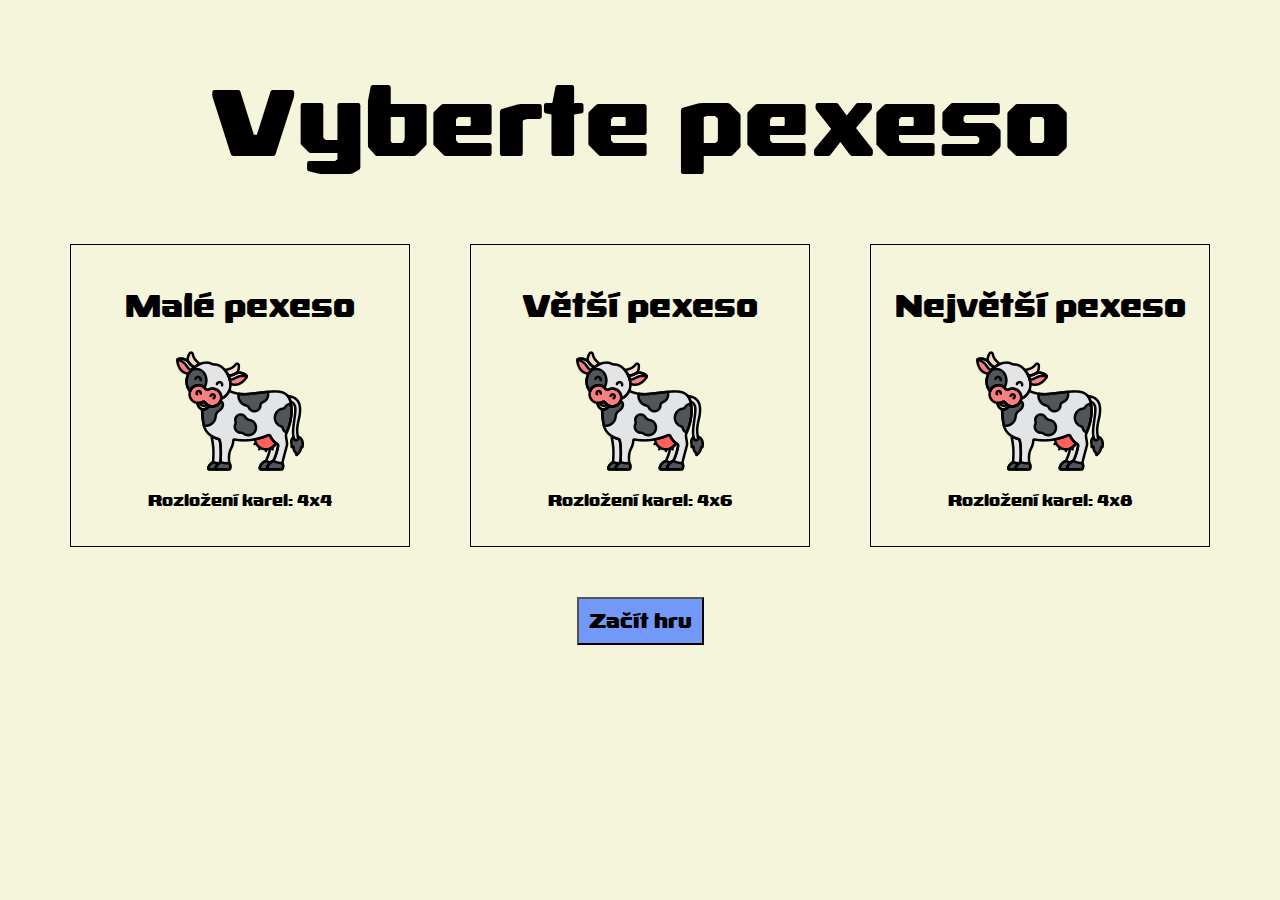
==== index.html @ f6835cad "Test" ====
<!DOCTYPE html>
<html lang="en">
<head>
    <meta charset="UTF-8">
    <meta http-equiv="X-UA-Compatible" content="IE=edge">
    <meta name="viewport" content="width=device-width, initial-scale=1.0">
    <link href="style.css" rel="stylesheet">
    <script src="app.js" charset="utf-8"></script>
    <title>Pexeso</title>
</head>
<body>
           
    <h1 class="page-title">Pexeso</h1>
    <div class="container--main">
        <div class="container--info-first">
             <div class="container--info-second">
               <div>Skóre: <span id="container--info-second__score">0</span></div>
               <div>Pokusy: <span id="container--info-second__tries">0</span></div>
            </div>
        </div>
        <div class="container--card">
         
        </div>

    </div>


        <div class="container--modal">
            <h1 class="page-title">Vyberte pexeso</h1>
            <div class="container--modal__label">
            <label for="smallPexeso">
            
                <input id="smallPexeso" type="radio" name="foo" value = "0">
                <div class="container--modal__input">
                    <h1>Malé pexeso</h1>                    
                    <div class="container--modal__input__div-img"><img src="images/cow.png" class="container--modal__input__img"></div>
                    <p>Rozložení karel: 4x4</p>
                </div>
            </label>
            <label for="bigPexeso">
                
                <input id="bigPexeso" type="radio" name="foo" value = "1">
                <div class="container--modal__input">
                    <h1>Větší pexeso</h1>
                    <div class="container--modal__input__div-img"><img src="images/cow.png" class="container--modal__input__img"></div>
                    <p>Rozložení karel: 4x6</p>
                </div>
                </label>
            <label for="biggestPexeso">
                    
                <input id="biggestPexeso" type="radio" name="foo" value = "2">
                <div class="container--modal__input">
                    <h1>Největší pexeso</h1>
                    <div class="container--modal__input__div-img"><img src="images/cow.png" class="container--modal__input__img"></div>
                    <p>Rozložení karel: 4x8</p>
                </div>
                    </label>
            </div>
           
                    <div class="container--modal__button"><button class="button"id="gamestart">Začít hru</button></div>    

        </div>


        <div class="container--modal--end hide">
            <h1 class="page-title">Výsledky</h1>
            <div class="container--modal--end__div">Počet objevených párů: <span id="container--modal--end__score">0</span></div>
            <div class="container--modal--end__div">Počet pokusů: <span id="container--modal--end__tries">0</span></div>
            <div class="container--modal--end__div">Celková úspěšnost: <span id="container--modal--end__success">0</span>%</div>
            <div class="container--modal--end__button"><button class="button" id="gameend">Restart hry</button></div>    

        </div>


    
    
</body>
</html>
---- style.css ----
@font-face {
    font-family: "Rexlia-W00-Heavy";
    src: url("fonts/Rexlia-W00-Heavy.woff") format("woff"), url("fonts/Rexlia-W00-Heavy.woff2") format("woff2");
}

* {
    box-sizing: border-box;
}

html {
    min-height: 100vh;
}

body {
    margin: 0;
    background: rgb(133, 133, 88);
    font-family: Rexlia-W00-Heavy, serif;
}



.hide {
    display: none;
}

/* Style modal start */

.container--modal, .container--modal--end {
    position: fixed;
    top: 0px;
    width: 100vw;
    height: 100vh;
    z-index: 99;
    background-color: beige;   

}



.container--modal input[type="radio"] {
    display: none;
}

input[type="radio"]:checked+div {
    background-color: #7299F7;
}

.container--modal__label {
    display: flex;
    justify-content: center;
    flex-wrap: wrap;
    
}

.container--modal__input {
    display: flex;
    width: 340px;
    flex-direction: column;
    text-align: center;
    margin: 0px 30px 30px 30px;
    padding: 20px;
    border: 1px solid #000;
}

.container--modal__input:hover {
    cursor: pointer;
    -webkit-box-shadow: 0 0 10px #aaa;
	box-shadow: 0 0 10px #aaa;
    transform: translateY(-7px);
    transition-duration: 0.4s;
}

.container--modal__input__div-img {
    display: flex;
    justify-content: center;

}

.container--modal__input__img {
width: 128px;
}

.container--modal__input ~ p {
    text-align: center;
}


.container--modal__button, .container--modal--end__button {
    display: flex;
    justify-content: center;
}

.button {
    font-family: Rexlia-W00-Heavy, serif;
    background-color: #7299F7;
    padding: 10px;
    margin-top: 20px;
    font-size: 20px;
}

.button:hover {
    cursor: pointer;
}

.container--modal--end .container--modal--end__div {
 border-bottom: 1px solid #000;
 width: 50%;
 margin-left: 25%;
 margin-right: 25%;
 text-align: center;
 margin-bottom: 40px;
 font-size: 26px;

}


/* Style pexeso game */
.page-title {
    color: #000;
    text-align: center;
    font-size: 6em;   

}

.container--info-second {
    display: flex;
    justify-content: center;
    color: #ffffff;
    font-size: 4em;
}

.container--info-second div:first-child  {
    margin-right: 120px;
}


.container--card {
    display: grid;
    grid-template-columns: 128px 128px 128px 128px;
    grid-gap: 10px;
    margin: 50px;
    justify-content: center;
}

.container--card__match {
    height: 128px;
    width: 128px;  
    

}
.container--card__match img {
background: #fff;
-webkit-box-shadow: 0 0 10px #262627;
box-shadow: 0 0 10px #262627;
cursor: pointer;

}
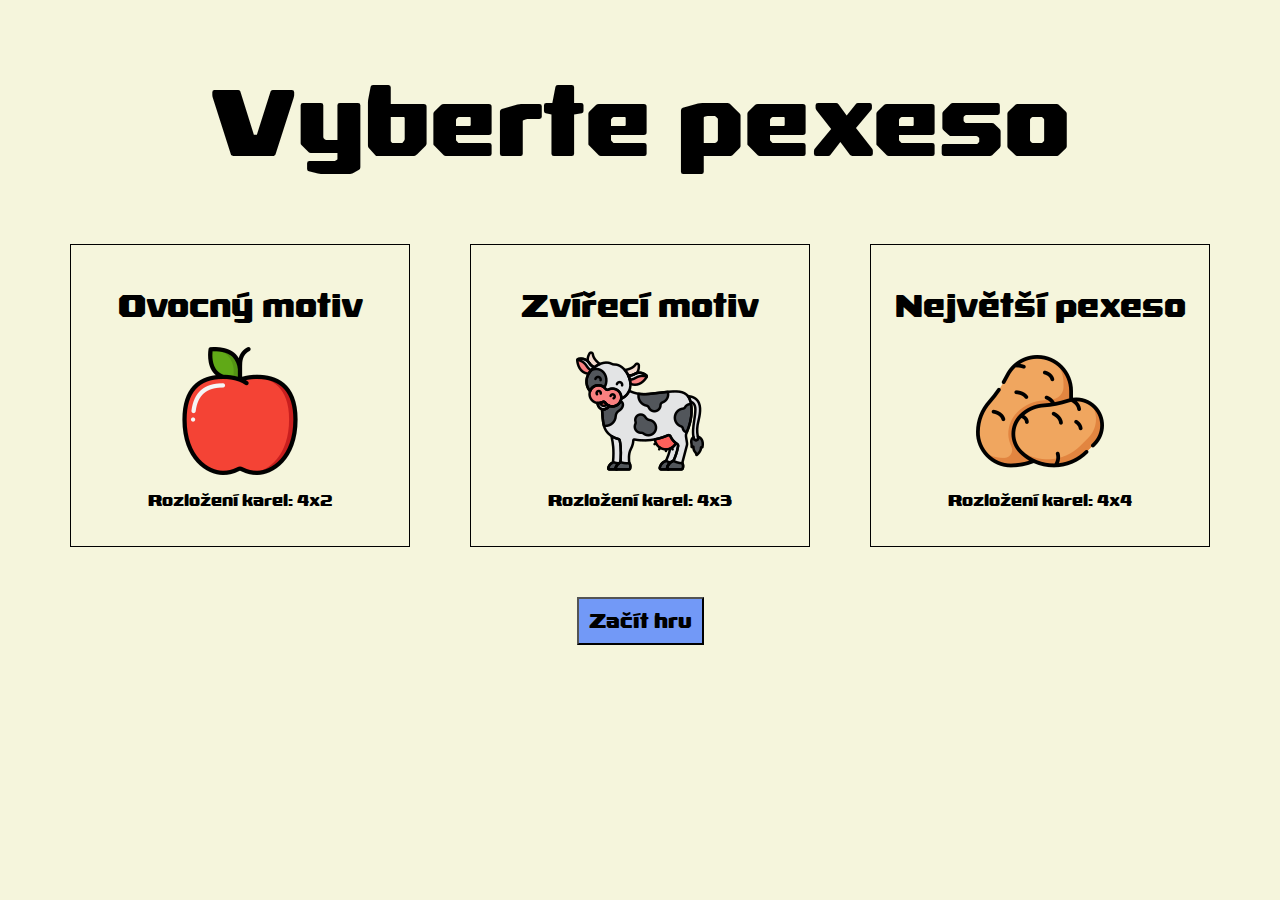
==== commit f11eca86: "Final" ====
--- a/index.html
+++ b/index.html
@@ -32,18 +32,18 @@
             
                 <input id="smallPexeso" type="radio" name="foo" value = "0">
                 <div class="container--modal__input">
-                    <h1>Malé pexeso</h1>                    
-                    <div class="container--modal__input__div-img"><img src="images/cow.png" class="container--modal__input__img"></div>
-                    <p>Rozložení karel: 4x4</p>
+                    <h1>Ovocný motiv</h1>                    
+                    <div class="container--modal__input__div-img"><img src="images/fruits/apple.png" class="container--modal__input__img"></div>
+                    <p>Rozložení karel: 4x2</p>
                 </div>
             </label>
             <label for="bigPexeso">
                 
                 <input id="bigPexeso" type="radio" name="foo" value = "1">
                 <div class="container--modal__input">
-                    <h1>Větší pexeso</h1>
-                    <div class="container--modal__input__div-img"><img src="images/cow.png" class="container--modal__input__img"></div>
-                    <p>Rozložení karel: 4x6</p>
+                    <h1>Zvířecí motiv</h1>
+                    <div class="container--modal__input__div-img"><img src="images/animal/cow.png" class="container--modal__input__img"></div>
+                    <p>Rozložení karel: 4x3</p>
                 </div>
                 </label>
             <label for="biggestPexeso">
@@ -51,8 +51,8 @@
                 <input id="biggestPexeso" type="radio" name="foo" value = "2">
                 <div class="container--modal__input">
                     <h1>Největší pexeso</h1>
-                    <div class="container--modal__input__div-img"><img src="images/cow.png" class="container--modal__input__img"></div>
-                    <p>Rozložení karel: 4x8</p>
+                    <div class="container--modal__input__div-img"><img src="images/vegetables/potato.png" class="container--modal__input__img"></div>
+                    <p>Rozložení karel: 4x4</p>
                 </div>
                     </label>
             </div>
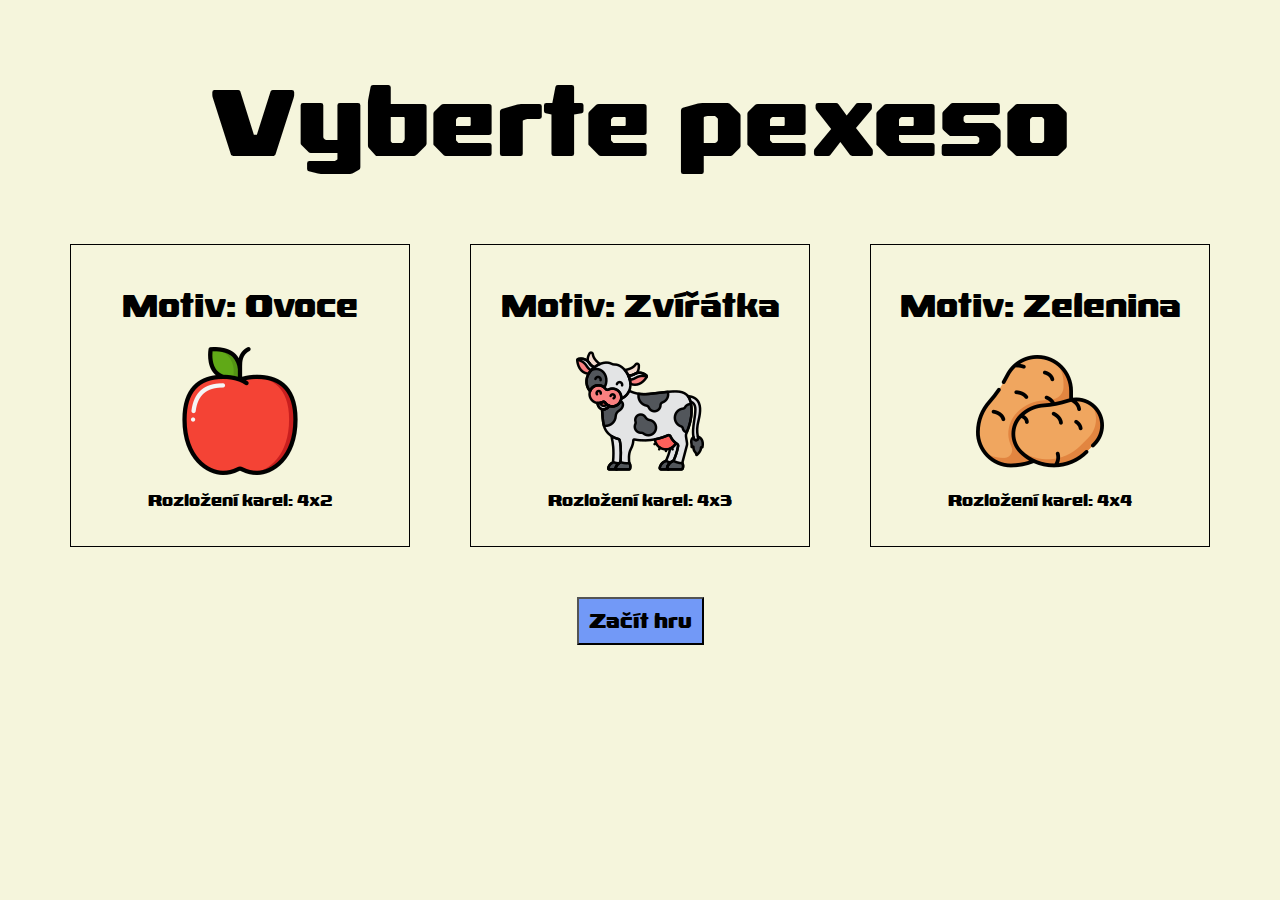
==== commit ea992f1e: "Změna textu" ====
--- a/index.html
+++ b/index.html
@@ -32,7 +32,7 @@
             
                 <input id="smallPexeso" type="radio" name="foo" value = "0">
                 <div class="container--modal__input">
-                    <h1>Ovocný motiv</h1>                    
+                    <h1>Motiv: Ovoce</h1>                    
                     <div class="container--modal__input__div-img"><img src="images/fruits/apple.png" class="container--modal__input__img"></div>
                     <p>Rozložení karel: 4x2</p>
                 </div>
@@ -41,7 +41,7 @@
                 
                 <input id="bigPexeso" type="radio" name="foo" value = "1">
                 <div class="container--modal__input">
-                    <h1>Zvířecí motiv</h1>
+                    <h1>Motiv: Zvířátka</h1>
                     <div class="container--modal__input__div-img"><img src="images/animal/cow.png" class="container--modal__input__img"></div>
                     <p>Rozložení karel: 4x3</p>
                 </div>
@@ -50,7 +50,7 @@
                     
                 <input id="biggestPexeso" type="radio" name="foo" value = "2">
                 <div class="container--modal__input">
-                    <h1>Největší pexeso</h1>
+                    <h1>Motiv: Zelenina</h1>
                     <div class="container--modal__input__div-img"><img src="images/vegetables/potato.png" class="container--modal__input__img"></div>
                     <p>Rozložení karel: 4x4</p>
                 </div>
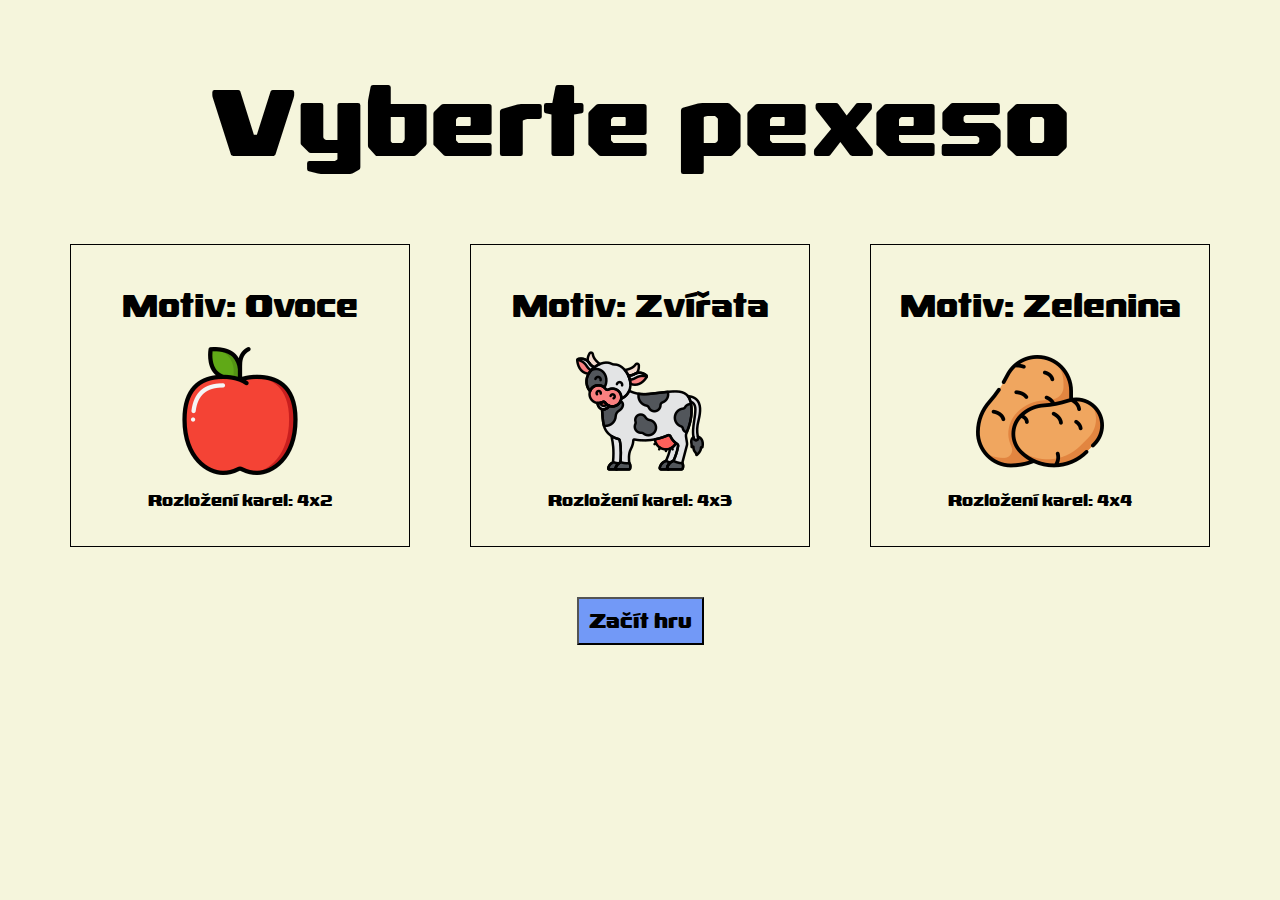
==== commit 7957c6c1: "Change name" ====
--- a/index.html
+++ b/index.html
@@ -41,7 +41,7 @@
                 
                 <input id="bigPexeso" type="radio" name="foo" value = "1">
                 <div class="container--modal__input">
-                    <h1>Motiv: Zvířátka</h1>
+                    <h1>Motiv: Zvířata</h1>
                     <div class="container--modal__input__div-img"><img src="images/animal/cow.png" class="container--modal__input__img"></div>
                     <p>Rozložení karel: 4x3</p>
                 </div>
